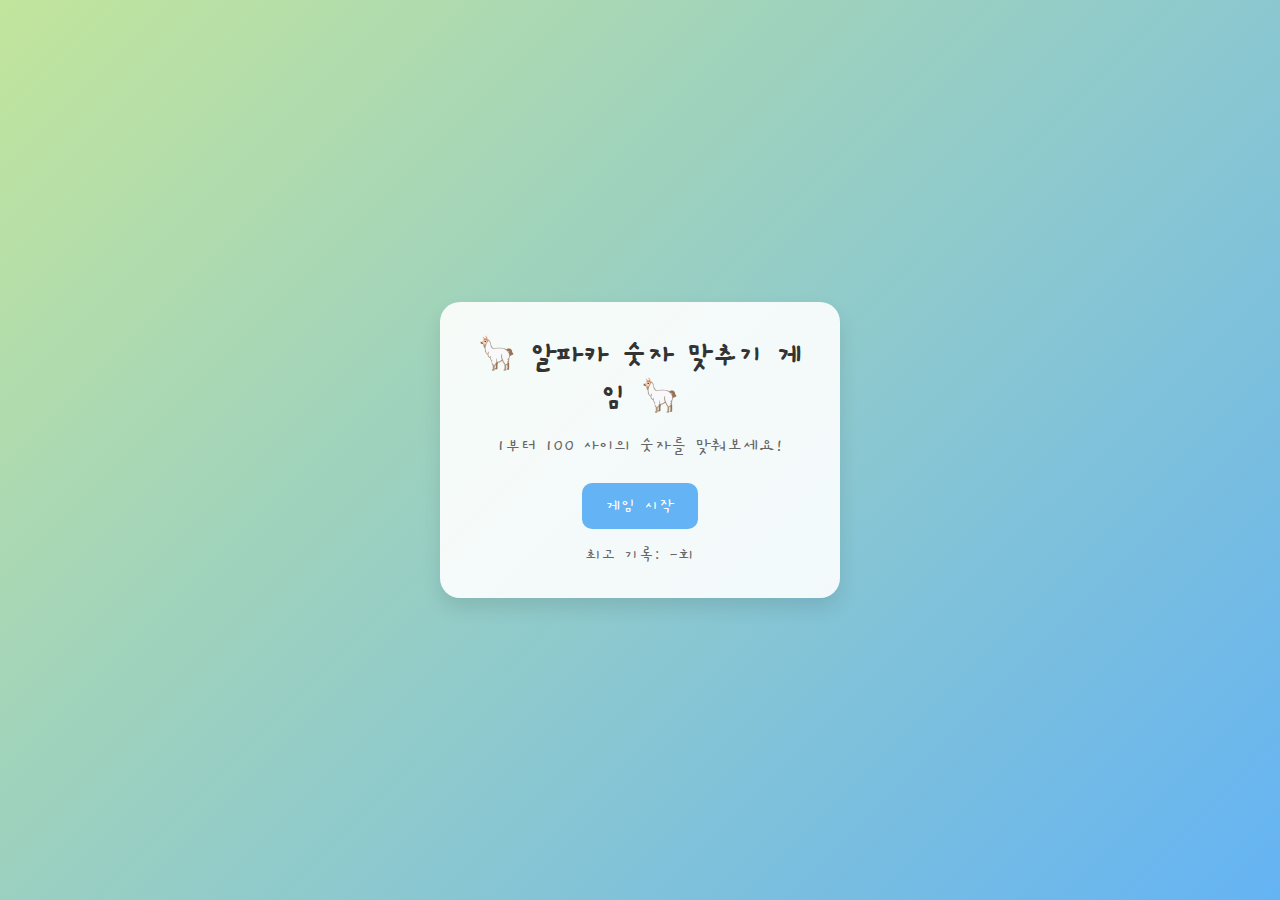
==== index.html @ ba8c61b3 "Convert to static web app for GitHub Pages" ====
<!DOCTYPE html>
<html lang="ko">
<head>
    <meta charset="UTF-8">
    <meta name="viewport" content="width=device-width, initial-scale=1.0">
    <title>알파카 숫자 맞추기 게임</title>
    <link href="https://fonts.googleapis.com/css2?family=Gaegu:wght@400;700&display=swap" rel="stylesheet">
    <link rel="stylesheet" href="style.css">
</head>
<body>
    <div id="game-container">
        <div id="start-screen" class="screen">
            <h1>🦙 알파카 숫자 맞추기 게임 🦙</h1>
            <p>1부터 100 사이의 숫자를 맞춰보세요!</p>
            <button id="start-button">게임 시작</button>
            <div id="high-score-display">최고 기록: <span id="high-score">-</span>회</div>
        </div>

        <div id="game-screen" class="screen hidden">
            <div id="alpaca">🦙</div>
            <div id="message">1부터 100 사이의 숫자를 입력하세요</div>
            <div id="input-container">
                <input type="number" id="guess-input" min="1" max="100" placeholder="숫자를 입력하세요">
                <button id="submit-guess">확인</button>
            </div>
            <div id="attempts">시도 횟수: <span id="attempt-count">0</span></div>
            <button id="new-game" class="hidden">새 게임</button>
        </div>
    </div>
    <script src="script.js"></script>
</body>
</html>
---- style.css ----
* {
    margin: 0;
    padding: 0;
    box-sizing: border-box;
    font-family: 'Gaegu', cursive;
}

body {
    display: flex;
    justify-content: center;
    align-items: center;
    min-height: 100vh;
    background: linear-gradient(135deg, #c2e59c, #64b3f4);
}

#game-container {
    background: rgba(255, 255, 255, 0.9);
    padding: 2rem;
    border-radius: 20px;
    box-shadow: 0 10px 20px rgba(0, 0, 0, 0.1);
    text-align: center;
    max-width: 90%;
    width: 400px;
}

.screen {
    transition: all 0.3s ease;
}

.hidden {
    display: none;
}

h1 {
    font-size: 2rem;
    margin-bottom: 1rem;
    color: #333;
}

p {
    font-size: 1.2rem;
    margin-bottom: 1.5rem;
    color: #666;
}

button {
    background: #64b3f4;
    color: white;
    border: none;
    padding: 0.8rem 1.5rem;
    font-size: 1.1rem;
    border-radius: 10px;
    cursor: pointer;
    transition: background 0.3s ease;
}

button:hover {
    background: #4a90da;
}

#alpaca {
    font-size: 5rem;
    margin: 1rem 0;
    animation: bounce 1s infinite;
}

@keyframes bounce {
    0%, 100% { transform: translateY(0); }
    50% { transform: translateY(-20px); }
}

#message {
    font-size: 1.2rem;
    margin: 1rem 0;
    color: #333;
    min-height: 3rem;
}

#input-container {
    margin: 1rem 0;
    display: flex;
    gap: 0.5rem;
    justify-content: center;
}

input {
    padding: 0.5rem;
    font-size: 1.1rem;
    border: 2px solid #ddd;
    border-radius: 5px;
    width: 150px;
    text-align: center;
}

#attempts, #high-score-display {
    margin-top: 1rem;
    font-size: 1.1rem;
    color: #666;
}

.shake {
    animation: shake 0.5s;
}

@keyframes shake {
    0%, 100% { transform: translateX(0); }
    25% { transform: translateX(-5px); }
    75% { transform: translateX(5px); }
}

@media (max-width: 480px) {
    #game-container {
        padding: 1rem;
    }

    h1 {
        font-size: 1.5rem;
    }

    #alpaca {
        font-size: 4rem;
    }
}
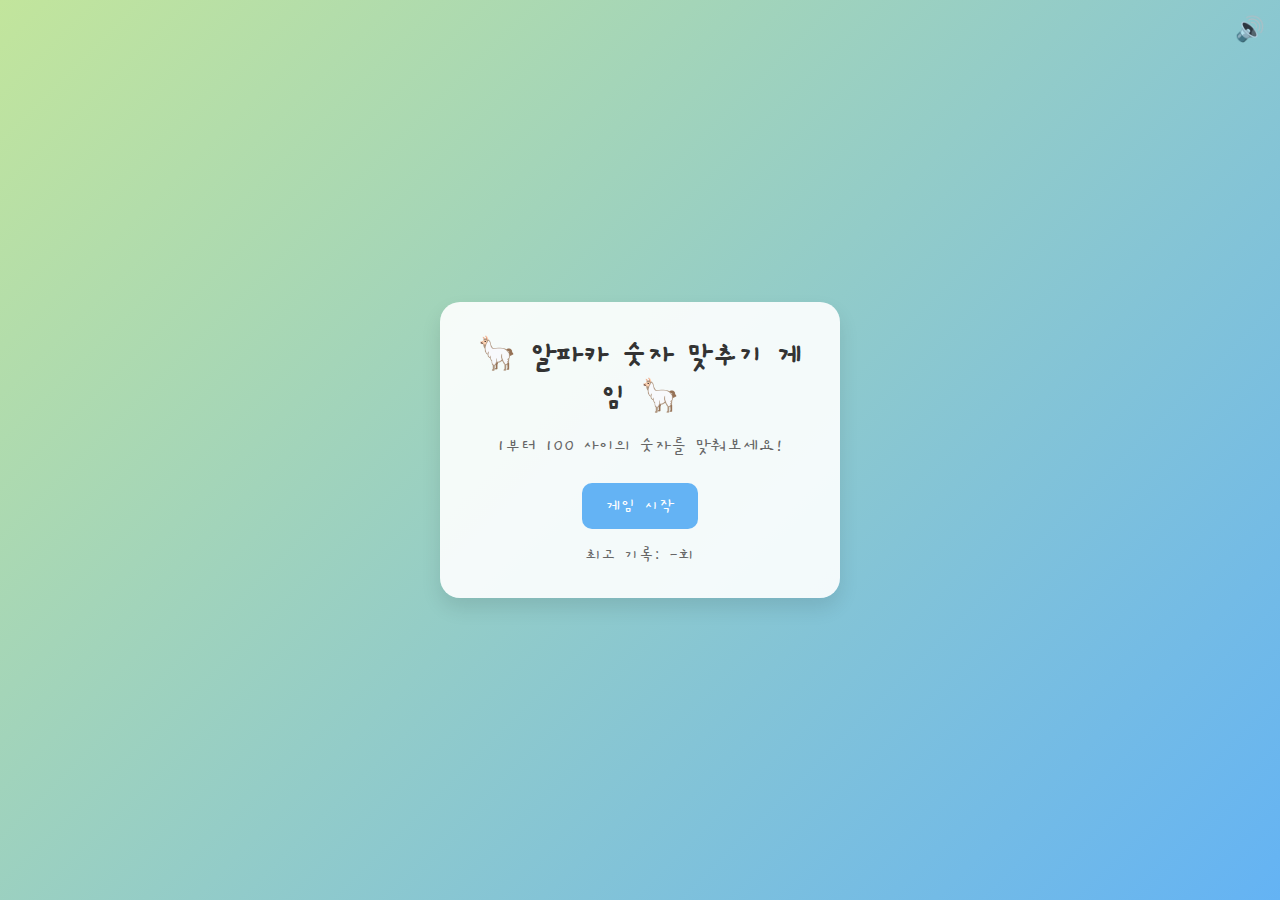
==== commit 966bf503: "Fix sound system and add mute control" ====
--- a/index.html
+++ b/index.html
@@ -9,6 +9,11 @@
 </head>
 <body>
     <div id="game-container">
+        <div id="sound-control">
+            <button id="toggle-sound" class="sound-button">
+                🔊
+            </button>
+        </div>
         <div id="start-screen" class="screen">
             <h1>🦙 알파카 숫자 맞추기 게임 🦙</h1>
             <p>1부터 100 사이의 숫자를 맞춰보세요!</p>
--- a/style.css
+++ b/style.css
@@ -108,6 +108,30 @@
     75% { transform: translateX(5px); }
 }
 
+#sound-control {
+    position: absolute;
+    top: 10px;
+    right: 10px;
+    z-index: 1000;
+}
+
+.sound-button {
+    background: none;
+    border: none;
+    font-size: 1.5rem;
+    cursor: pointer;
+    padding: 5px;
+    transition: transform 0.2s;
+}
+
+.sound-button:hover {
+    transform: scale(1.1);
+}
+
+.sound-button.muted {
+    opacity: 0.5;
+}
+
 @media (max-width: 480px) {
     #game-container {
         padding: 1rem;
